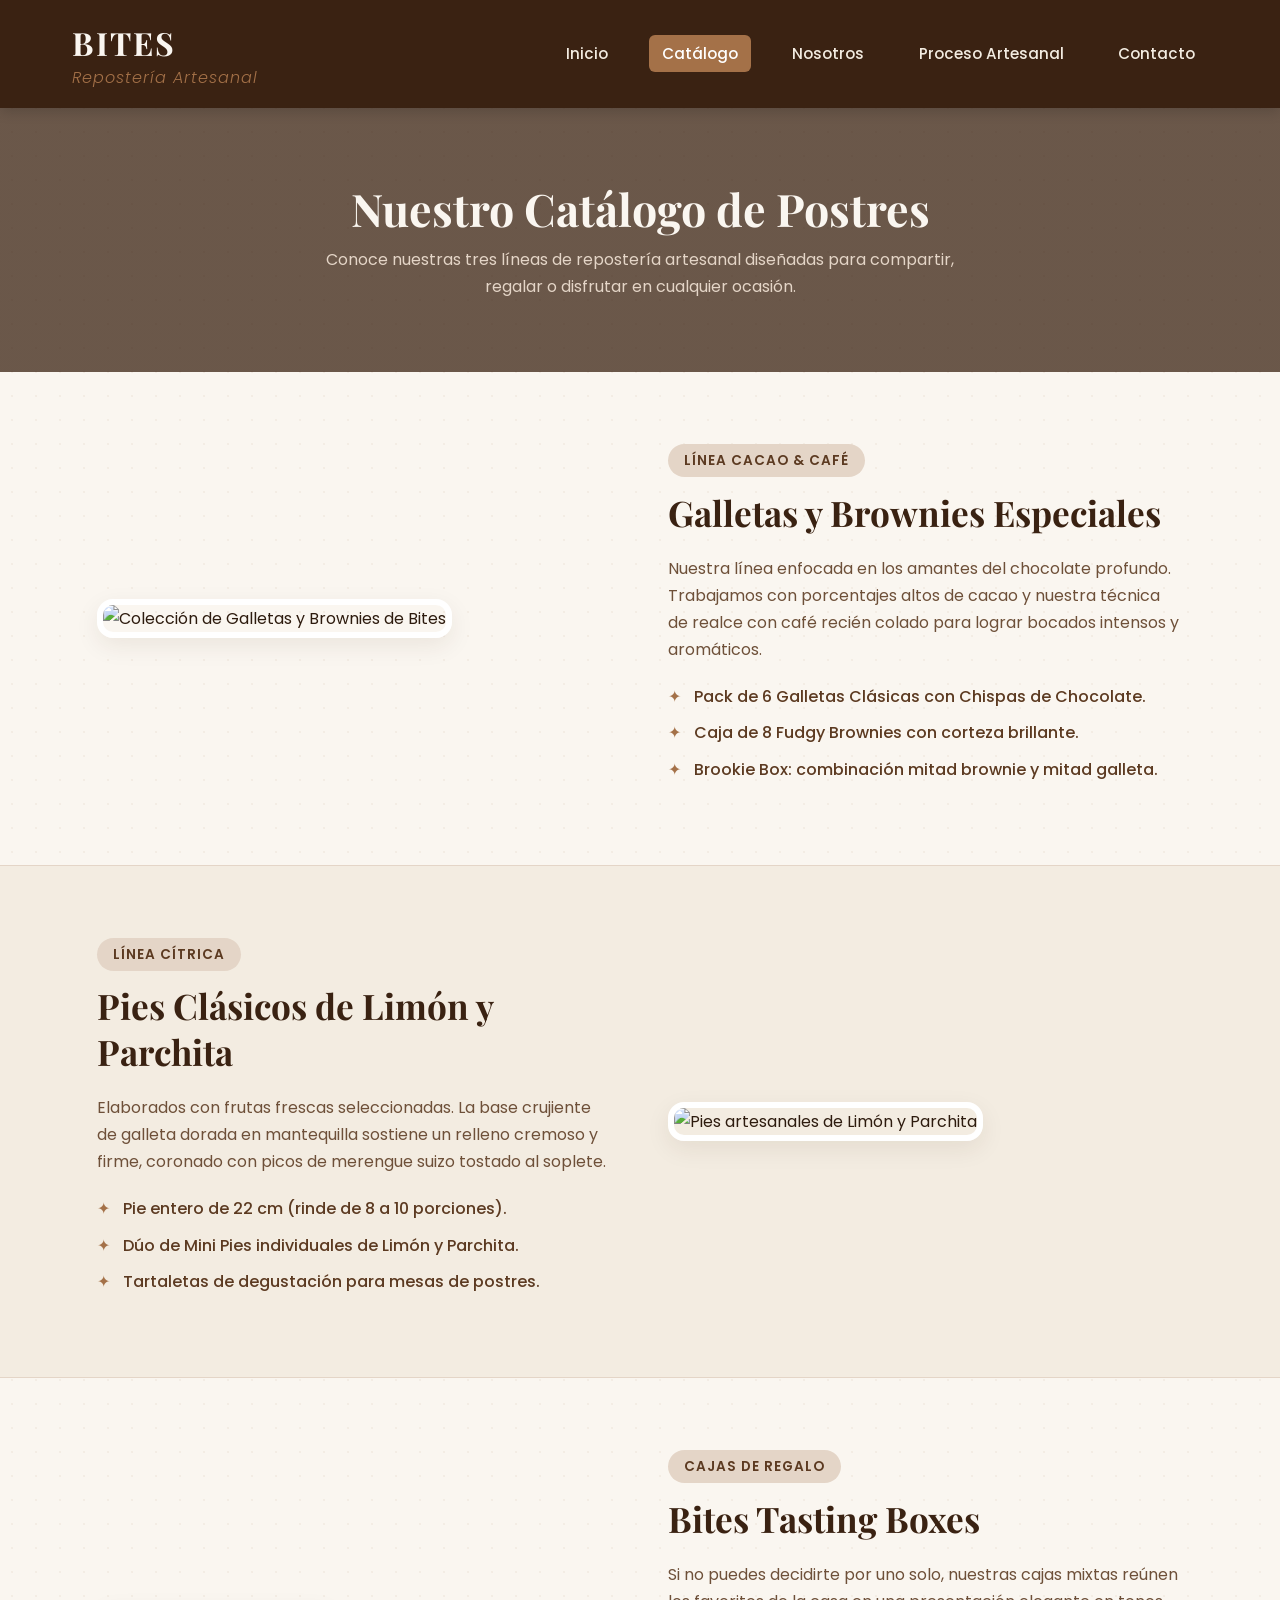
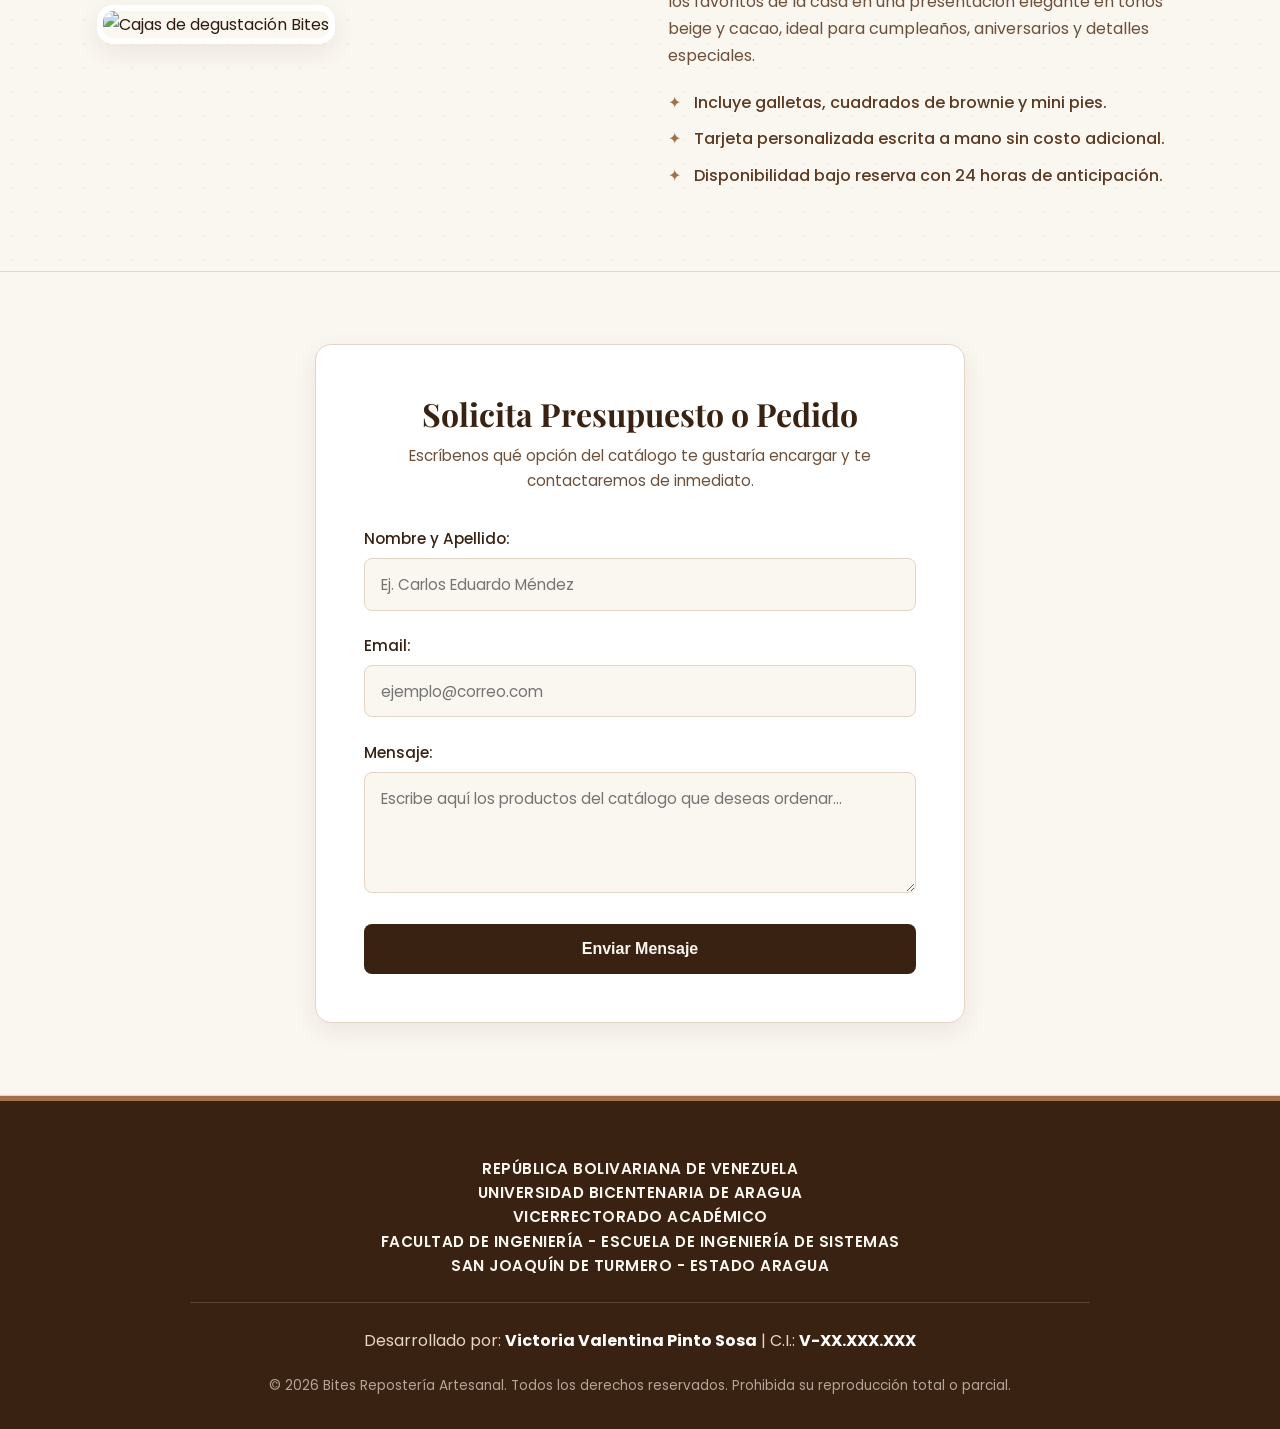
==== catalogo.html @ 1c8300ae "Bites" ====
<!DOCTYPE html>
<html lang="es">
<head>
    <meta charset="UTF-8">
    <meta name="viewport" content="width=device-width, initial-scale=1.0">
    <title>Catálogo | Bites Repostería Artesanal</title>
    <link rel="stylesheet" href="styles.css">
</head>
<body>

    <!-- NAVBAR -->
    <header class="header-principal">
        <nav class="navbar" aria-label="Navegación Principal">
            <a href="index.html" class="logo">
                BITES
                <span>Repostería Artesanal</span>
            </a>
            <ul class="nav-links">
                <li><a href="index.html">Inicio</a></li>
                <li><a href="catalogo.html" class="activo">Catálogo</a></li>
                <li><a href="nosotros.html">Nosotros</a></li>
                <li><a href="proceso.html">Proceso Artesanal</a></li>
                <li><a href="#contacto">Contacto</a></li>
            </ul>
        </nav>
    </header>

    <main>
        <section class="banner-secundario">
            <h1>Nuestro Catálogo de Postres</h1>
            <p>Conoce nuestras tres líneas de repostería artesanal diseñadas para compartir, regalar o disfrutar en cualquier ocasión.</p>
        </section>

        <!-- SECCIÓN SECUNDARIA 1 -->
        <section class="contenedor">
            <article class="bloque-info">
                <div class="info-imagen">
                    <img src="https://images.unsplash.com/photo-1590080875515-8a3a8dc5735e?auto=format&fit=crop&w=900&q=80&fm=webp" alt="Colección de Galletas y Brownies de Bites">
                </div>
                <div class="info-texto">
                    <span class="etiqueta-superior">Línea Cacao & Café</span>
                    <h2>Galletas y Brownies Especiales</h2>
                    <p>Nuestra línea enfocada en los amantes del chocolate profundo. Trabajamos con porcentajes altos de cacao y nuestra técnica de realce con café recién colado para lograr bocados intensos y aromáticos.</p>
                    <ul class="lista-detalles">
                        <li>Pack de 6 Galletas Clásicas con Chispas de Chocolate.</li>
                        <li>Caja de 8 Fudgy Brownies con corteza brillante.</li>
                        <li>Brookie Box: combinación mitad brownie y mitad galleta.</li>
                    </ul>
                </div>
            </article>
        </section>

        <!-- SECCIÓN SECUNDARIA 2 -->
        <section class="seccion-alterna">
            <div class="contenedor">
                <article class="bloque-info invertido">
                    <div class="info-imagen">
                        <img src="https://images.unsplash.com/photo-1535920527002-b35e96722eb9?auto=format&fit=crop&w=900&q=80&fm=webp" alt="Pies artesanales de Limón y Parchita">
                    </div>
                    <div class="info-texto">
                        <span class="etiqueta-superior">Línea Cítrica</span>
                        <h2>Pies Clásicos de Limón y Parchita</h2>
                        <p>Elaborados con frutas frescas seleccionadas. La base crujiente de galleta dorada en mantequilla sostiene un relleno cremoso y firme, coronado con picos de merengue suizo tostado al soplete.</p>
                        <ul class="lista-detalles">
                            <li>Pie entero de 22 cm (rinde de 8 a 10 porciones).</li>
                            <li>Dúo de Mini Pies individuales de Limón y Parchita.</li>
                            <li>Tartaletas de degustación para mesas de postres.</li>
                        </ul>
                    </div>
                </article>
            </div>
        </section>

        <!-- SECCIÓN SECUNDARIA 3 -->
        <section class="contenedor">
            <article class="bloque-info">
                <div class="info-imagen">
                    <img src="https://images.unsplash.com/photo-1513885535751-8b9238bd345a?auto=format&fit=crop&w=900&q=80&fm=webp" alt="Cajas de degustación Bites">
                </div>
                <div class="info-texto">
                    <span class="etiqueta-superior">Cajas de Regalo</span>
                    <h2>Bites Tasting Boxes</h2>
                    <p>Si no puedes decidirte por uno solo, nuestras cajas mixtas reúnen los favoritos de la casa en una presentación elegante en tonos beige y cacao, ideal para cumpleaños, aniversarios y detalles especiales.</p>
                    <ul class="lista-detalles">
                        <li>Incluye galletas, cuadrados de brownie y mini pies.</li>
                        <li>Tarjeta personalizada escrita a mano sin costo adicional.</li>
                        <li>Disponibilidad bajo reserva con 24 horas de anticipación.</li>
                    </ul>
                </div>
            </article>
        </section>

        <!-- ÚLTIMA SECCIÓN: FORMULARIO DE CONTACTO -->
        <section id="contacto" class="seccion-contacto seccion-alterna">
            <div class="tarjeta-formulario">
                <h2>Solicita Presupuesto o Pedido</h2>
                <p>Escríbenos qué opción del catálogo te gustaría encargar y te contactaremos de inmediato.</p>
                <form id="form-contacto" action="#" method="post">
                    <div class="grupo-campo">
                        <label for="nombre-apellido">Nombre y Apellido:</label>
                        <input type="text" id="nombre-apellido" name="nombre_apellido" placeholder="Ej. Carlos Eduardo Méndez" required>
                    </div>
                    <div class="grupo-campo">
                        <label for="email">Email:</label>
                        <input type="email" id="email" name="email" placeholder="ejemplo@correo.com" required>
                    </div>
                    <div class="grupo-campo">
                        <label for="mensaje">Mensaje:</label>
                        <textarea id="mensaje" name="mensaje" rows="4" placeholder="Escribe aquí los productos del catálogo que deseas ordenar..." required></textarea>
                    </div>
                    <button type="submit" class="btn-enviar">Enviar Mensaje</button>
                    <div id="mensaje-confirmacion" class="mensaje-exito">
                        ¡Gracias por tu solicitud! Pronto nos comunicaremos contigo.
                    </div>
                </form>
            </div>
        </section>
    </main>

    <!-- FOOTER / PIE DE PÁGINA -->
    <footer class="footer-institucional">
        <div class="footer-contenedor">
            <div class="membrete-uba">
                <h4>
                    REPÚBLICA BOLIVARIANA DE VENEZUELA<br>
                    UNIVERSIDAD BICENTENARIA DE ARAGUA<br>
                    VICERRECTORADO ACADÉMICO<br>
                    FACULTAD DE INGENIERÍA - ESCUELA DE INGENIERÍA DE SISTEMAS<br>
                    SAN JOAQUÍN DE TURMERO - ESTADO ARAGUA
                </h4>
            </div>
            <p class="datos-autor">
                Desarrollado por: <strong>Victoria Valentina Pinto Sosa</strong> | C.I.: <strong>V-XX.XXX.XXX</strong>
            </p>
            <p class="copyright">
                &copy; 2026 Bites Repostería Artesanal. Todos los derechos reservados. Prohibida su reproducción total o parcial.
            </p>
        </div>
    </footer>

    <script src="script.js"></script>
</body>
</html>
---- styles.css ----
/* ==========================================================================
   BITES - REPOSTERÍA ARTESANAL
   Estilos CSS3 Puros (Sin Frameworks) - Paleta Beige & Marrones
   ========================================================================== */

@import url('https://fonts.googleapis.com/css2?family=Playfair+Display:ital,wght@0,600;0,700;1,400&family=Poppins:wght@300;400;500;600&display=swap');

:root {
    --beige-claro: #FAF6F0;
    --beige-medio: #F3ECE1;
    --beige-arena: #E4D5C7;
    --marron-suave: #A47148;
    --marron-medio: #5C3A21;
    --marron-oscuro: #3A2212;
    --texto-principal: #2D1B0E;
    --texto-secundario: #6E5039;
    --blanco: #FFFFFF;
    --sombra: 0 8px 24px rgba(58, 34, 18, 0.08);
    --transicion: all 0.35s ease;
}

* {
    margin: 0;
    padding: 0;
    box-sizing: border-box;
}

html {
    scroll-behavior: smooth;
}

body {
    font-family: 'Poppins', sans-serif;
    background-color: var(--beige-claro);
    color: var(--texto-principal);
    line-height: 1.7;
    /* Textura sutil de grano en tonos beige */
    background-image: radial-gradient(rgba(164, 113, 72, 0.07) 1px, transparent 0);
    background-size: 24px 24px;
}

h1, h2, h3, h4 {
    font-family: 'Playfair Display', serif;
    color: var(--marron-oscuro);
    line-height: 1.3;
}

/* ==========================================================================
   NAVBAR (MENÚ DE NAVEGACIÓN UNIFORME Y JERÁRQUICO)
   ========================================================================== */
.header-principal {
    background-color: var(--marron-oscuro);
    position: sticky;
    top: 0;
    z-index: 1000;
    box-shadow: 0 4px 12px rgba(0, 0, 0, 0.15);
}

.navbar {
    max-width: 1200px;
    margin: 0 auto;
    padding: 1rem 2rem;
    display: flex;
    justify-content: space-between;
    align-items: center;
}

.logo {
    font-family: 'Playfair Display', serif;
    font-size: 2rem;
    font-weight: 700;
    color: var(--beige-claro);
    text-decoration: none;
    letter-spacing: 2px;
}

.logo span {
    color: var(--marron-suave);
    font-style: italic;
    font-size: 1rem;
    font-family: 'Poppins', sans-serif;
    font-weight: 300;
    display: block;
    letter-spacing: 1px;
    margin-top: -6px;
}

.nav-links {
    list-style: none;
    display: flex;
    gap: 1.8rem;
}

.nav-links li a {
    color: var(--beige-medio);
    text-decoration: none;
    font-size: 0.95rem;
    font-weight: 500;
    padding: 0.5rem 0.8rem;
    border-radius: 6px;
    transition: var(--transicion);
}

.nav-links li a:hover,
.nav-links li a.activo {
    background-color: var(--marron-suave);
    color: var(--blanco);
}

/* ==========================================================================
   SLIDER / CARRUSEL DE IMÁGENES
   ========================================================================== */
.slider-contenedor {
    position: relative;
    max-width: 100%;
    height: 540px;
    overflow: hidden;
    background-color: var(--marron-oscuro);
}

.slide {
    position: absolute;
    inset: 0;
    opacity: 0;
    transition: opacity 0.8s ease-in-out;
    display: flex;
    align-items: center;
    justify-content: center;
}

.slide.activo {
    opacity: 1;
    z-index: 1;
}

.slide img {
    position: absolute;
    width: 100%;
    height: 100%;
    object-fit: cover;
    filter: brightness(0.45);
}

.slide-contenido {
    position: relative;
    z-index: 2;
    text-align: center;
    max-width: 750px;
    padding: 2rem;
    color: var(--beige-claro);
}

.slide-contenido h1 {
    color: var(--beige-claro);
    font-size: 3.2rem;
    margin-bottom: 1rem;
}

.slide-contenido p {
    font-size: 1.15rem;
    margin-bottom: 1.8rem;
    color: var(--beige-arena);
}

.btn-principal {
    display: inline-block;
    background-color: var(--marron-suave);
    color: var(--blanco);
    padding: 0.85rem 2rem;
    border-radius: 30px;
    text-decoration: none;
    font-weight: 500;
    transition: var(--transicion);
    border: 2px solid var(--marron-suave);
}

.btn-principal:hover {
    background-color: transparent;
    color: var(--beige-claro);
}

.slider-btn {
    position: absolute;
    top: 50%;
    transform: translateY(-50%);
    z-index: 3;
    background-color: rgba(250, 246, 240, 0.2);
    color: var(--beige-claro);
    border: none;
    width: 48px;
    height: 48px;
    border-radius: 50%;
    font-size: 1.4rem;
    cursor: pointer;
    transition: var(--transicion);
}

.slider-btn:hover {
    background-color: var(--marron-suave);
}

.slider-btn.prev {
    left: 25px;
}

.slider-btn.next {
    right: 25px;
}

.slider-indicadores {
    position: absolute;
    bottom: 20px;
    left: 50%;
    transform: translateX(-50%);
    z-index: 3;
    display: flex;
    gap: 10px;
}

.indicador {
    width: 12px;
    height: 12px;
    border-radius: 50%;
    background-color: rgba(250, 246, 240, 0.4);
    cursor: pointer;
    border: none;
    transition: var(--transicion);
}

.indicador.activo {
    background-color: var(--marron-suave);
    transform: scale(1.2);
}

/* ==========================================================================
   ENCABEZADO PÁGINAS SECUNDARIAS
   ========================================================================== */
.banner-secundario {
    background: linear-gradient(rgba(58, 34, 18, 0.75), rgba(58, 34, 18, 0.75)),
                url('https://images.unsplash.com/photo-1509440159596-0249088772ff?auto=format&fit=crop&w=1400&q=80&fm=webp') center/cover;
    padding: 4.5rem 2rem;
    text-align: center;
    color: var(--beige-claro);
}

.banner-secundario h1 {
    color: var(--beige-claro);
    font-size: 2.8rem;
    margin-bottom: 0.5rem;
}

.banner-secundario p {
    color: var(--beige-arena);
    max-width: 650px;
    margin: 0 auto;
}

/* ==========================================================================
   SECCIONES DE INFORMACIÓN (IMAGEN + TEXTO)
   ========================================================================== */
.contenedor {
    max-width: 1150px;
    margin: 0 auto;
    padding: 4.5rem 2rem;
}

.seccion-alterna {
    background-color: var(--beige-medio);
    border-top: 1px solid var(--beige-arena);
    border-bottom: 1px solid var(--beige-arena);
}

.bloque-info {
    display: grid;
    grid-template-columns: 1fr 1fr;
    gap: 3.5rem;
    align-items: center;
}

.bloque-info.invertido .info-imagen {
    order: 2;
}

.bloque-info.invertido .info-texto {
    order: 1;
}

.etiqueta-superior {
    display: inline-block;
    background-color: var(--beige-arena);
    color: var(--marron-medio);
    padding: 0.3rem 1rem;
    border-radius: 20px;
    font-size: 0.85rem;
    font-weight: 600;
    text-transform: uppercase;
    letter-spacing: 1px;
    margin-bottom: 0.8rem;
}

.info-texto h2 {
    font-size: 2.2rem;
    margin-bottom: 1.2rem;
}

.info-texto p {
    color: var(--texto-secundario);
    margin-bottom: 1rem;
    font-size: 1rem;
}

.lista-detalles {
    list-style: none;
    margin-top: 1.2rem;
}

.lista-detalles li {
    position: relative;
    padding-left: 1.6rem;
    margin-bottom: 0.6rem;
    color: var(--marron-medio);
    font-weight: 500;
}

.lista-detalles li::before {
    content: "✦";
    position: absolute;
    left: 0;
    color: var(--marron-suave);
}

.info-imagen img {
    width: 100%;
    height: 380px;
    object-fit: cover;
    border-radius: 16px;
    box-shadow: var(--sombra);
    border: 6px solid var(--blanco);
    transition: var(--transicion);
}

.info-imagen img:hover {
    transform: translateY(-6px);
}

/* ==========================================================================
   SECCIÓN DE VIDEO EN FORMATO WEB (.MP4 / .WEBM)
   ========================================================================== */
.seccion-video {
    text-align: center;
    background-color: var(--marron-medio);
    color: var(--beige-claro);
    padding: 4.5rem 2rem;
}

.seccion-video h2 {
    color: var(--beige-claro);
    font-size: 2.3rem;
    margin-bottom: 0.8rem;
}

.seccion-video p {
    color: var(--beige-arena);
    max-width: 700px;
    margin: 0 auto 2.5rem auto;
}

.video-wrapper {
    max-width: 850px;
    margin: 0 auto;
    border-radius: 16px;
    overflow: hidden;
    box-shadow: 0 12px 32px rgba(0, 0, 0, 0.35);
    border: 4px solid var(--beige-arena);
}

.video-wrapper video {
    width: 100%;
    display: block;
}

/* ==========================================================================
   FORMULARIO DE CONTACTO (ÚLTIMA SECCIÓN)
   ========================================================================== */
.seccion-contacto {
    background-color: var(--beige-claro);
    padding: 4.5rem 2rem;
}

.tarjeta-formulario {
    max-width: 650px;
    margin: 0 auto;
    background-color: var(--blanco);
    padding: 3rem;
    border-radius: 16px;
    box-shadow: var(--sombra);
    border: 1px solid var(--beige-arena);
}

.tarjeta-formulario h2 {
    text-align: center;
    font-size: 2rem;
    margin-bottom: 0.5rem;
}

.tarjeta-formulario p {
    text-align: center;
    color: var(--texto-secundario);
    margin-bottom: 2rem;
    font-size: 0.95rem;
}

.grupo-campo {
    margin-bottom: 1.4rem;
}

.grupo-campo label {
    display: block;
    font-weight: 500;
    color: var(--marron-oscuro);
    margin-bottom: 0.4rem;
    font-size: 0.95rem;
}

.grupo-campo input,
.grupo-campo textarea {
    width: 100%;
    padding: 0.85rem 1rem;
    border: 1px solid var(--beige-arena);
    border-radius: 8px;
    background-color: var(--beige-claro);
    font-family: 'Poppins', sans-serif;
    font-size: 0.95rem;
    color: var(--texto-principal);
    transition: var(--transicion);
}

.grupo-campo input:focus,
.grupo-campo textarea:focus {
    outline: none;
    border-color: var(--marron-suave);
    background-color: var(--blanco);
}

.btn-enviar {
    width: 100%;
    background-color: var(--marron-oscuro);
    color: var(--beige-claro);
    border: none;
    padding: 1rem;
    font-size: 1rem;
    font-weight: 600;
    border-radius: 8px;
    cursor: pointer;
    transition: var(--transicion);
}

.btn-enviar:hover {
    background-color: var(--marron-suave);
}

.mensaje-exito {
    display: none;
    margin-top: 1rem;
    padding: 0.85rem;
    background-color: var(--beige-medio);
    border-left: 4px solid var(--marron-suave);
    color: var(--marron-oscuro);
    font-size: 0.9rem;
    border-radius: 4px;
}

/* ==========================================================================
   FOOTER INSTITUCIONAL (PIE DE PÁGINA)
   ========================================================================== */
.footer-institucional {
    background-color: var(--marron-oscuro);
    color: var(--beige-medio);
    padding: 3.5rem 2rem 2rem;
    text-align: center;
    border-top: 5px solid var(--marron-suave);
}

.footer-contenedor {
    max-width: 900px;
    margin: 0 auto;
}

.membrete-uba {
    margin-bottom: 1.5rem;
    padding-bottom: 1.5rem;
    border-bottom: 1px solid rgba(228, 213, 199, 0.2);
}

.membrete-uba h4 {
    color: var(--beige-claro);
    font-family: 'Poppins', sans-serif;
    font-size: 0.95rem;
    font-weight: 600;
    letter-spacing: 0.5px;
    line-height: 1.6;
}

.datos-autor {
    margin-bottom: 1.2rem;
    font-size: 1rem;
    color: var(--beige-arena);
}

.datos-autor strong {
    color: var(--blanco);
}

.copyright {
    font-size: 0.85rem;
    color: rgba(243, 236, 225, 0.65);
}

/* ==========================================================================
   DISEÑO RESPONSIVO
   ========================================================================== */
@media (max-width: 850px) {
    .navbar {
        flex-direction: column;
        gap: 1rem;
    }

    .nav-links {
        flex-wrap: wrap;
        justify-content: center;
        gap: 0.8rem;
    }

    .bloque-info,
    .bloque-info.invertido {
        grid-template-columns: 1fr;
        gap: 2rem;
    }

    .bloque-info.invertido .info-imagen,
    .bloque-info.invertido .info-texto {
        order: initial;
    }

    .slide-contenido h1 {
        font-size: 2.2rem;
    }
}
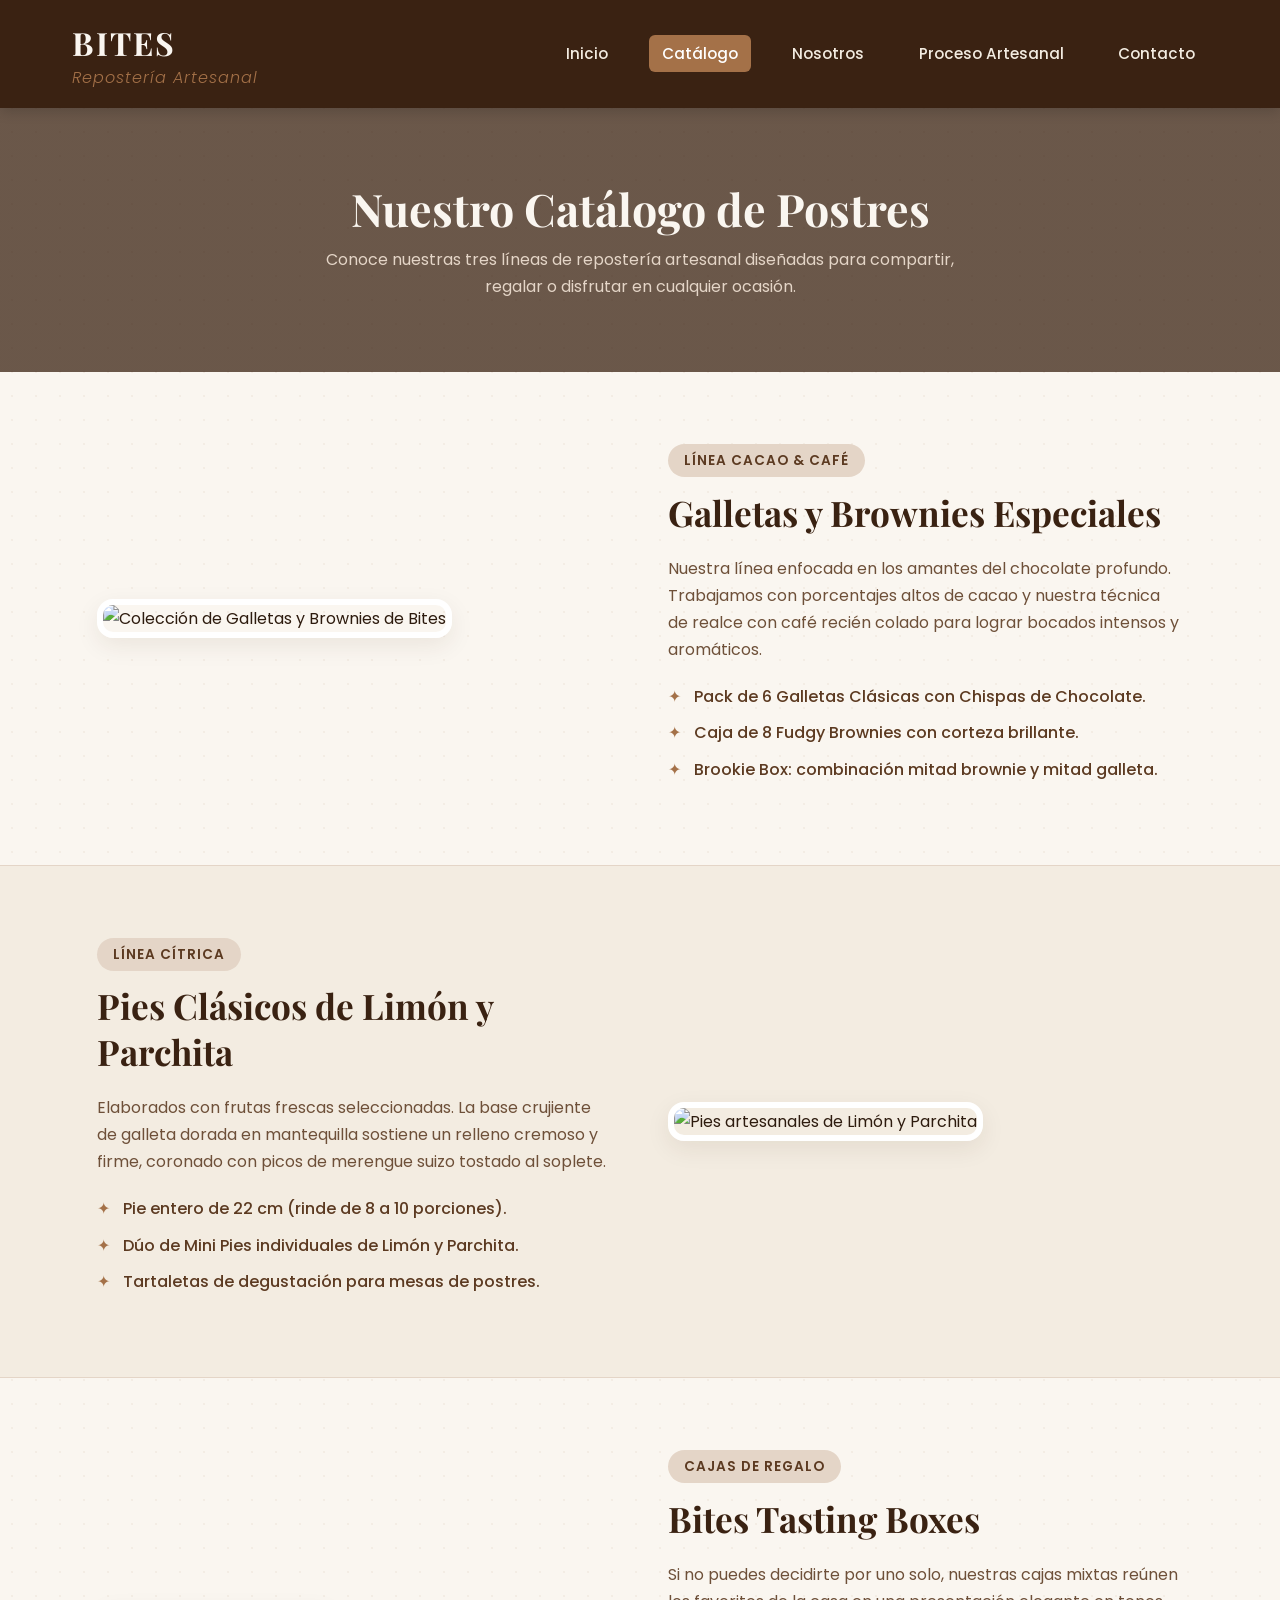
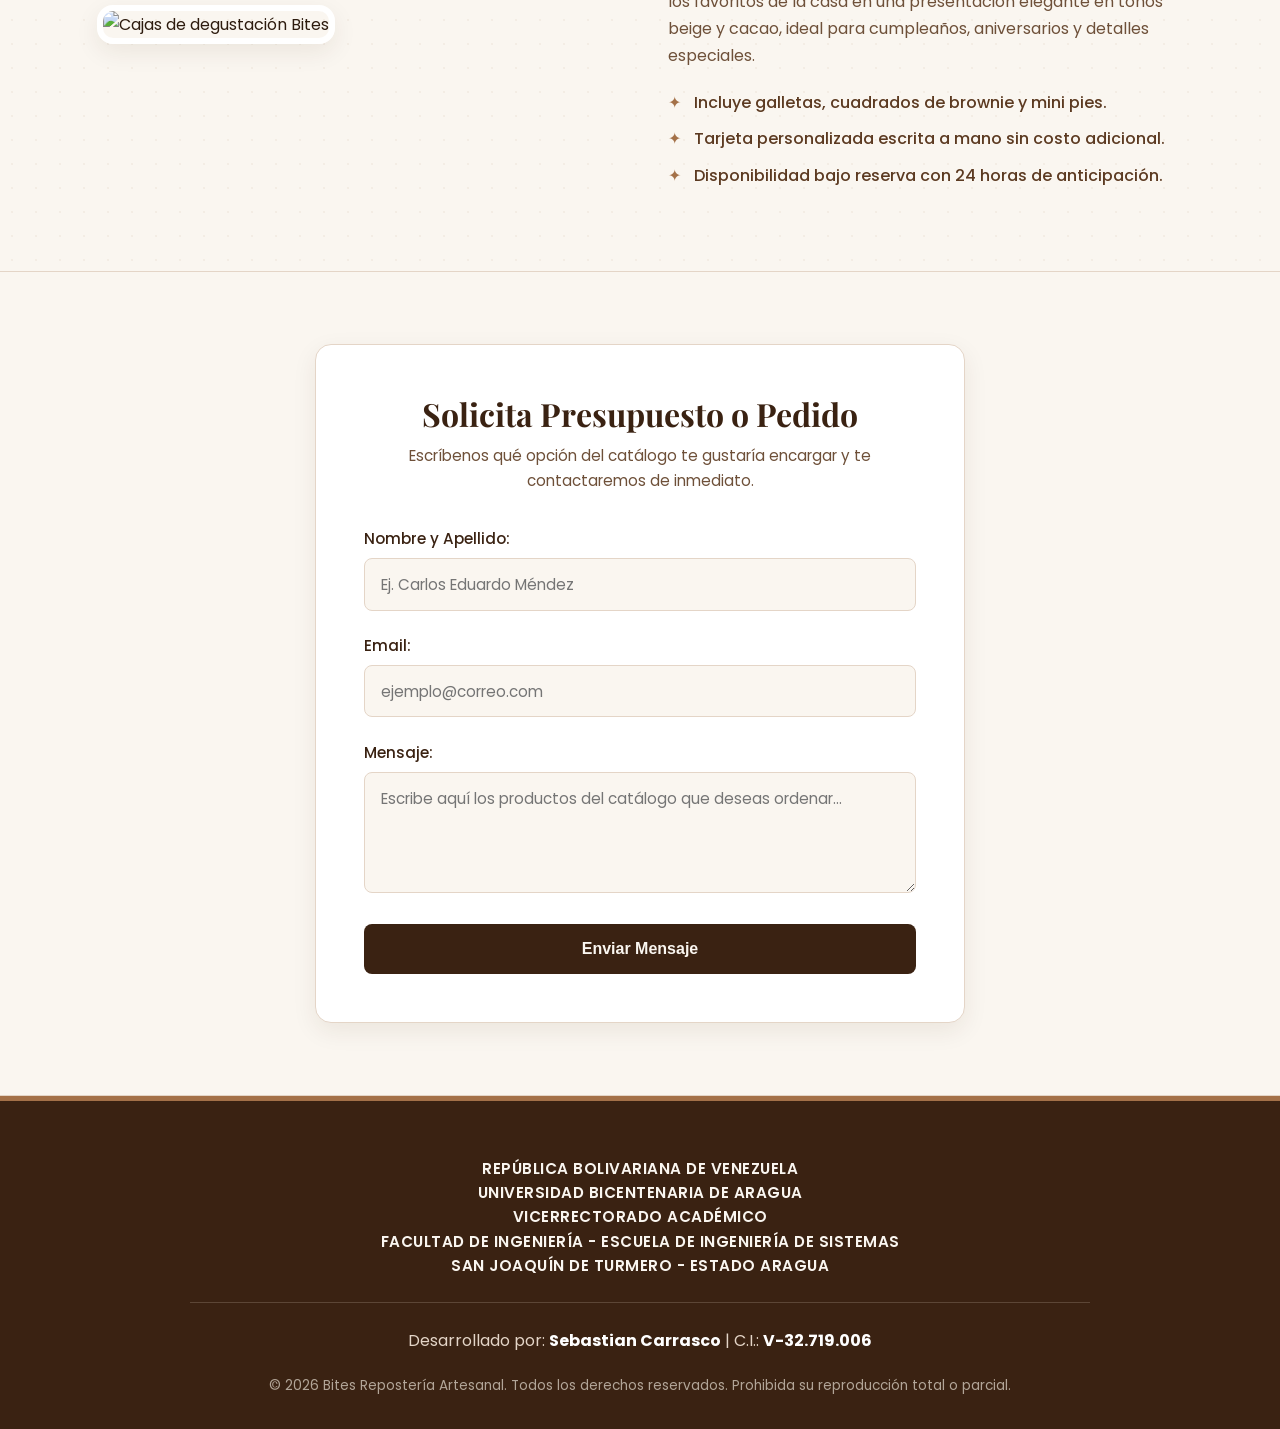
==== commit 70e0ebf3: "listo" ====
--- a/catalogo.html
+++ b/catalogo.html
@@ -117,7 +117,7 @@
         </section>
     </main>
 
-    <!-- FOOTER / PIE DE PÁGINA -->
+    <!-- FOOTER -->
     <footer class="footer-institucional">
         <div class="footer-contenedor">
             <div class="membrete-uba">
@@ -130,7 +130,7 @@
                 </h4>
             </div>
             <p class="datos-autor">
-                Desarrollado por: <strong>Victoria Valentina Pinto Sosa</strong> | C.I.: <strong>V-XX.XXX.XXX</strong>
+                Desarrollado por: <strong>Sebastian Carrasco</strong> | C.I.: <strong>V-32.719.006</strong>
             </p>
             <p class="copyright">
                 &copy; 2026 Bites Repostería Artesanal. Todos los derechos reservados. Prohibida su reproducción total o parcial.
--- a/styles.css
+++ b/styles.css
@@ -1,7 +1,4 @@
-/* ==========================================================================
-   BITES - REPOSTERÍA ARTESANAL
-   Estilos CSS3 Puros (Sin Frameworks) - Paleta Beige & Marrones
-   ========================================================================== */
+/* Estilos CSS3 */
 
 @import url('https://fonts.googleapis.com/css2?family=Playfair+Display:ital,wght@0,600;0,700;1,400&family=Poppins:wght@300;400;500;600&display=swap');
 
@@ -34,7 +31,6 @@
     background-color: var(--beige-claro);
     color: var(--texto-principal);
     line-height: 1.7;
-    /* Textura sutil de grano en tonos beige */
     background-image: radial-gradient(rgba(164, 113, 72, 0.07) 1px, transparent 0);
     background-size: 24px 24px;
 }
@@ -45,9 +41,7 @@
     line-height: 1.3;
 }
 
-/* ==========================================================================
-   NAVBAR (MENÚ DE NAVEGACIÓN UNIFORME Y JERÁRQUICO)
-   ========================================================================== */
+/* NAVBAR (MENÚ DE NAVEGACIÓN UNIFORME Y JERÁRQUICO) */
 .header-principal {
     background-color: var(--marron-oscuro);
     position: sticky;
@@ -107,9 +101,7 @@
     color: var(--blanco);
 }
 
-/* ==========================================================================
-   SLIDER / CARRUSEL DE IMÁGENES
-   ========================================================================== */
+/* SLIDER / CARRUSEL DE IMÁGENES */
 .slider-contenedor {
     position: relative;
     max-width: 100%;
@@ -232,9 +224,7 @@
     transform: scale(1.2);
 }
 
-/* ==========================================================================
-   ENCABEZADO PÁGINAS SECUNDARIAS
-   ========================================================================== */
+/* ENCABEZADO PÁGINAS SECUNDARIAS */
 .banner-secundario {
     background: linear-gradient(rgba(58, 34, 18, 0.75), rgba(58, 34, 18, 0.75)),
                 url('https://images.unsplash.com/photo-1509440159596-0249088772ff?auto=format&fit=crop&w=1400&q=80&fm=webp') center/cover;
@@ -255,9 +245,7 @@
     margin: 0 auto;
 }
 
-/* ==========================================================================
-   SECCIONES DE INFORMACIÓN (IMAGEN + TEXTO)
-   ========================================================================== */
+/* SECCIONES DE INFORMACIÓN (IMAGEN + TEXTO) */
 .contenedor {
     max-width: 1150px;
     margin: 0 auto;
@@ -343,9 +331,7 @@
     transform: translateY(-6px);
 }
 
-/* ==========================================================================
-   SECCIÓN DE VIDEO EN FORMATO WEB (.MP4 / .WEBM)
-   ========================================================================== */
+/* SECCIÓN DE VIDEO EN FORMATO WEB (.MP4 / .WEBM) */
 .seccion-video {
     text-align: center;
     background-color: var(--marron-medio);
@@ -379,9 +365,7 @@
     display: block;
 }
 
-/* ==========================================================================
-   FORMULARIO DE CONTACTO (ÚLTIMA SECCIÓN)
-   ========================================================================== */
+/* FORMULARIO DE CONTACTO (ÚLTIMA SECCIÓN) */
 .seccion-contacto {
     background-color: var(--beige-claro);
     padding: 4.5rem 2rem;
@@ -470,9 +454,7 @@
     border-radius: 4px;
 }
 
-/* ==========================================================================
-   FOOTER INSTITUCIONAL (PIE DE PÁGINA)
-   ========================================================================== */
+/* FOOTER INSTITUCIONAL */
 .footer-institucional {
     background-color: var(--marron-oscuro);
     color: var(--beige-medio);
@@ -516,9 +498,7 @@
     color: rgba(243, 236, 225, 0.65);
 }
 
-/* ==========================================================================
-   DISEÑO RESPONSIVO
-   ========================================================================== */
+/* DISEÑO RESPONSIVO */
 @media (max-width: 850px) {
     .navbar {
         flex-direction: column;
